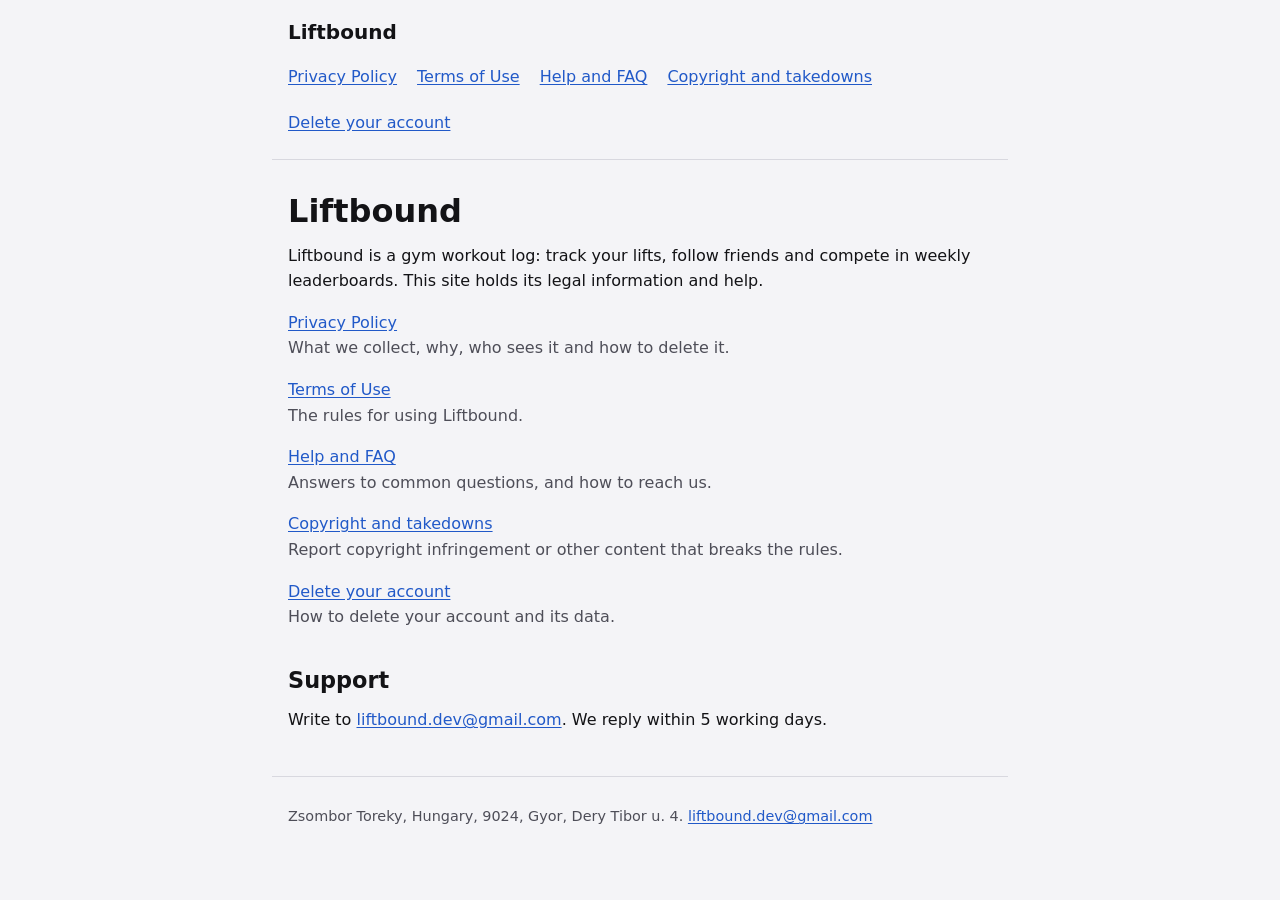
==== index.html @ dd227956 "Legal pages" ====
<!doctype html>
<html lang="en">
<head>
<meta charset="utf-8">
<meta name="viewport" content="width=device-width, initial-scale=1">
<title>Liftbound | Help, privacy and terms</title>
<meta name="description" content="Help, privacy policy, terms of use and contact details for Liftbound, a gym workout log.">
<meta property="og:type" content="website">
<meta property="og:title" content="Liftbound | Help, privacy and terms">
<meta property="og:description" content="Help, privacy policy, terms of use and contact details for Liftbound, a gym workout log.">
<meta property="og:site_name" content="Liftbound">
<meta name="color-scheme" content="light dark">
<link rel="stylesheet" href="style.css">
</head>
<body>
<a class="skip" href="#content">Skip to content</a>
<header>
<a class="brand" href="./">Liftbound</a>
<nav aria-label="Pages">
<a href="privacy/">Privacy Policy</a>
<a href="terms/">Terms of Use</a>
<a href="faq/">Help and FAQ</a>
<a href="copyright/">Copyright and takedowns</a>
<a href="deletion/">Delete your account</a>
</nav>
</header>
<main id="content">
<h1>Liftbound</h1>
<p>Liftbound is a gym workout log: track your lifts, follow friends and compete in weekly leaderboards. This site holds its legal information and help.</p>
<ul class="pages">
<li><a href="privacy/">Privacy Policy</a><span>What we collect, why, who sees it and how to delete it.</span></li>
<li><a href="terms/">Terms of Use</a><span>The rules for using Liftbound.</span></li>
<li><a href="faq/">Help and FAQ</a><span>Answers to common questions, and how to reach us.</span></li>
<li><a href="copyright/">Copyright and takedowns</a><span>Report copyright infringement or other content that breaks the rules.</span></li>
<li><a href="deletion/">Delete your account</a><span>How to delete your account and its data.</span></li>
</ul>
<h2>Support</h2>
<p>Write to <span data-m="bW9jLmxpYW1nQHZlZC5kbnVvYnRmaWw=">liftbound [dot] dev [at] gmail [dot] com</span>. We reply within 5 working days.</p>
</main>
<footer>
<p>Zsombor Toreky, Hungary, 9024, Gyor, Dery Tibor u. 4. <span data-m="bW9jLmxpYW1nQHZlZC5kbnVvYnRmaWw=">liftbound [dot] dev [at] gmail [dot] com</span></p>
</footer>
<script>document.querySelectorAll('[data-m]').forEach(function(e){var a=atob(e.dataset.m).split('').reverse().join(''),l=document.createElement('a');l.href='mailto:'+a;l.textContent=a;e.replaceWith(l)})</script>
</body>
</html>
---- style.css ----
:root{color-scheme:light dark;--bg:#f4f4f7;--surface:#fff;--text:#131316;--muted:#4e4e58;--border:#d8d8df;--link:#2159c8;--note:#edeef2}
@media (prefers-color-scheme:dark){:root{--bg:#0d0d0f;--surface:#17171a;--text:#fff;--muted:#a3a3ac;--border:#2a2a2f;--link:#7aa2f2;--note:#1f1f23}}
*{box-sizing:border-box}
html{-webkit-text-size-adjust:100%}
body{margin:0;background:var(--bg);color:var(--text);font:1rem/1.6 system-ui,-apple-system,"Segoe UI",Roboto,sans-serif}
a{color:var(--link);text-underline-offset:.15em}
a:focus-visible{outline:3px solid var(--link);outline-offset:2px;border-radius:2px}
.skip{position:absolute;left:-999px;top:0;background:var(--surface);padding:.75rem 1rem;z-index:1}
.skip:focus{left:0}
header,main,footer{max-width:46rem;margin:0 auto;padding:1rem}
header{display:flex;flex-wrap:wrap;gap:.5rem 1.5rem;align-items:center;justify-content:space-between;border-bottom:1px solid var(--border)}
.brand{font-weight:800;font-size:1.25rem;text-decoration:none;color:var(--text)}
nav{display:flex;flex-wrap:wrap;gap:.25rem 1.25rem}
nav a{padding:.5rem 0}
nav a[aria-current=page]{color:var(--text);font-weight:700;text-decoration:none}
main{padding-block:2rem}
h1{font-size:2rem;line-height:1.2;margin:0 0 .5rem}
h2{font-size:1.4rem;line-height:1.3;margin:2.25rem 0 .75rem}
h3{font-size:1.05rem;margin:1.5rem 0 .25rem}
p,ul,ol{margin:.75rem 0}
li{margin:.4rem 0}
.updated{color:var(--muted);margin-top:0}
.note{background:var(--note);border:1px solid var(--border);border-radius:.75rem;padding:.75rem 1rem;margin:1rem 0}
.pages{list-style:none;padding:0}
.pages li{display:flex;flex-direction:column;margin:1rem 0}
.pages span{color:var(--muted)}
footer{border-top:1px solid var(--border);color:var(--muted);font-size:.9rem}
@media (prefers-reduced-motion:reduce){*{scroll-behavior:auto!important}}
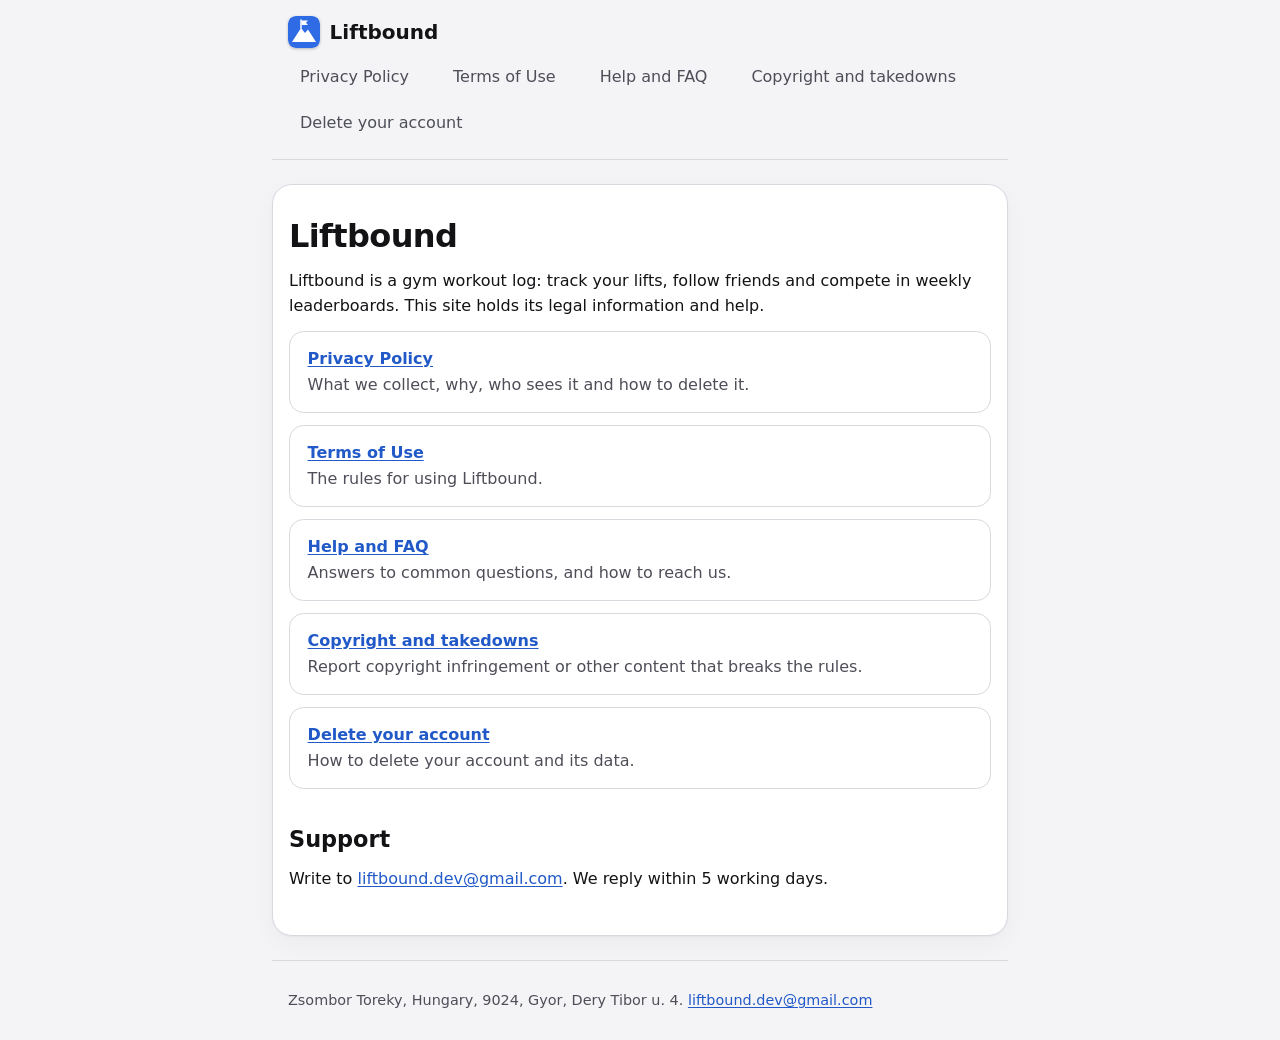
==== commit c9a47513: "feature(): Legal page prettified" ====
--- a/index.html
+++ b/index.html
@@ -5,17 +5,28 @@
 <meta name="viewport" content="width=device-width, initial-scale=1">
 <title>Liftbound | Help, privacy and terms</title>
 <meta name="description" content="Help, privacy policy, terms of use and contact details for Liftbound, a gym workout log.">
+<link rel="canonical" href="https://tzsombi01.github.io/liftbound-legal/">
 <meta property="og:type" content="website">
 <meta property="og:title" content="Liftbound | Help, privacy and terms">
 <meta property="og:description" content="Help, privacy policy, terms of use and contact details for Liftbound, a gym workout log.">
 <meta property="og:site_name" content="Liftbound">
+<meta property="og:image" content="https://tzsombi01.github.io/liftbound-legal/apple-touch-icon.png">
+
+<meta property="og:locale" content="en_GB">
+<meta name="twitter:card" content="summary">
 <meta name="color-scheme" content="light dark">
+<meta name="theme-color" content="#f4f4f7" media="(prefers-color-scheme: light)">
+<meta name="theme-color" content="#0d0d0f" media="(prefers-color-scheme: dark)">
+<meta name="referrer" content="strict-origin-when-cross-origin">
+<link rel="icon" href="favicon.svg" type="image/svg+xml">
+<link rel="icon" href="favicon.png" type="image/png" sizes="48x48">
+<link rel="apple-touch-icon" href="apple-touch-icon.png">
 <link rel="stylesheet" href="style.css">
 </head>
 <body>
 <a class="skip" href="#content">Skip to content</a>
 <header>
-<a class="brand" href="./">Liftbound</a>
+<a class="brand" href="./"><img src="favicon.svg" alt="" width="32" height="32">Liftbound</a>
 <nav aria-label="Pages">
 <a href="privacy/">Privacy Policy</a>
 <a href="terms/">Terms of Use</a>
--- a/style.css
+++ b/style.css
@@ -8,13 +8,16 @@
 .skip{position:absolute;left:-999px;top:0;background:var(--surface);padding:.75rem 1rem;z-index:1}
 .skip:focus{left:0}
 header,main,footer{max-width:46rem;margin:0 auto;padding:1rem}
-header{display:flex;flex-wrap:wrap;gap:.5rem 1.5rem;align-items:center;justify-content:space-between;border-bottom:1px solid var(--border)}
-.brand{font-weight:800;font-size:1.25rem;text-decoration:none;color:var(--text)}
+header{position:sticky;top:0;z-index:2;background:color-mix(in srgb,var(--bg) 85%,transparent);-webkit-backdrop-filter:blur(10px);backdrop-filter:blur(10px);display:flex;flex-wrap:wrap;gap:.5rem 1.5rem;align-items:center;justify-content:space-between;border-bottom:1px solid var(--border)}
+.brand{display:inline-flex;align-items:center;gap:.6rem;font-weight:800;font-size:1.25rem;text-decoration:none;color:var(--text)}
+.brand img{border-radius:.5rem;box-shadow:0 1px 3px rgb(0 0 0/.25)}
 nav{display:flex;flex-wrap:wrap;gap:.25rem 1.25rem}
-nav a{padding:.5rem 0}
-nav a[aria-current=page]{color:var(--text);font-weight:700;text-decoration:none}
-main{padding-block:2rem}
-h1{font-size:2rem;line-height:1.2;margin:0 0 .5rem}
+nav a{padding:.5rem .75rem;border-radius:999px;color:var(--muted);text-decoration:none;transition:background-color .15s,color .15s}
+nav a:hover{background:var(--note);color:var(--text)}
+nav a[aria-current=page]{color:var(--text);background:var(--note);font-weight:700}
+main{padding-block:2rem;margin-block:1.5rem;background:var(--surface);border:1px solid var(--border);border-radius:1.25rem;box-shadow:0 1px 2px rgb(0 0 0/.04),0 8px 24px rgb(0 0 0/.04)}
+@media (max-width:48rem){main{margin-inline:.5rem;padding-inline:1.25rem}}
+h1{font-size:2rem;letter-spacing:-.02em;line-height:1.2;margin:0 0 .5rem}
 h2{font-size:1.4rem;line-height:1.3;margin:2.25rem 0 .75rem}
 h3{font-size:1.05rem;margin:1.5rem 0 .25rem}
 p,ul,ol{margin:.75rem 0}
@@ -22,7 +25,9 @@
 .updated{color:var(--muted);margin-top:0}
 .note{background:var(--note);border:1px solid var(--border);border-radius:.75rem;padding:.75rem 1rem;margin:1rem 0}
 .pages{list-style:none;padding:0}
-.pages li{display:flex;flex-direction:column;margin:1rem 0}
+.pages li{display:flex;flex-direction:column;margin:.75rem 0;padding:.9rem 1.1rem;border:1px solid var(--border);border-radius:.9rem;transition:border-color .15s}
+.pages li:hover,.pages li:focus-within{border-color:var(--link)}
+.pages a{font-weight:700}
 .pages span{color:var(--muted)}
 footer{border-top:1px solid var(--border);color:var(--muted);font-size:.9rem}
-@media (prefers-reduced-motion:reduce){*{scroll-behavior:auto!important}}
+@media (prefers-reduced-motion:reduce){*{scroll-behavior:auto!important;transition:none!important}}
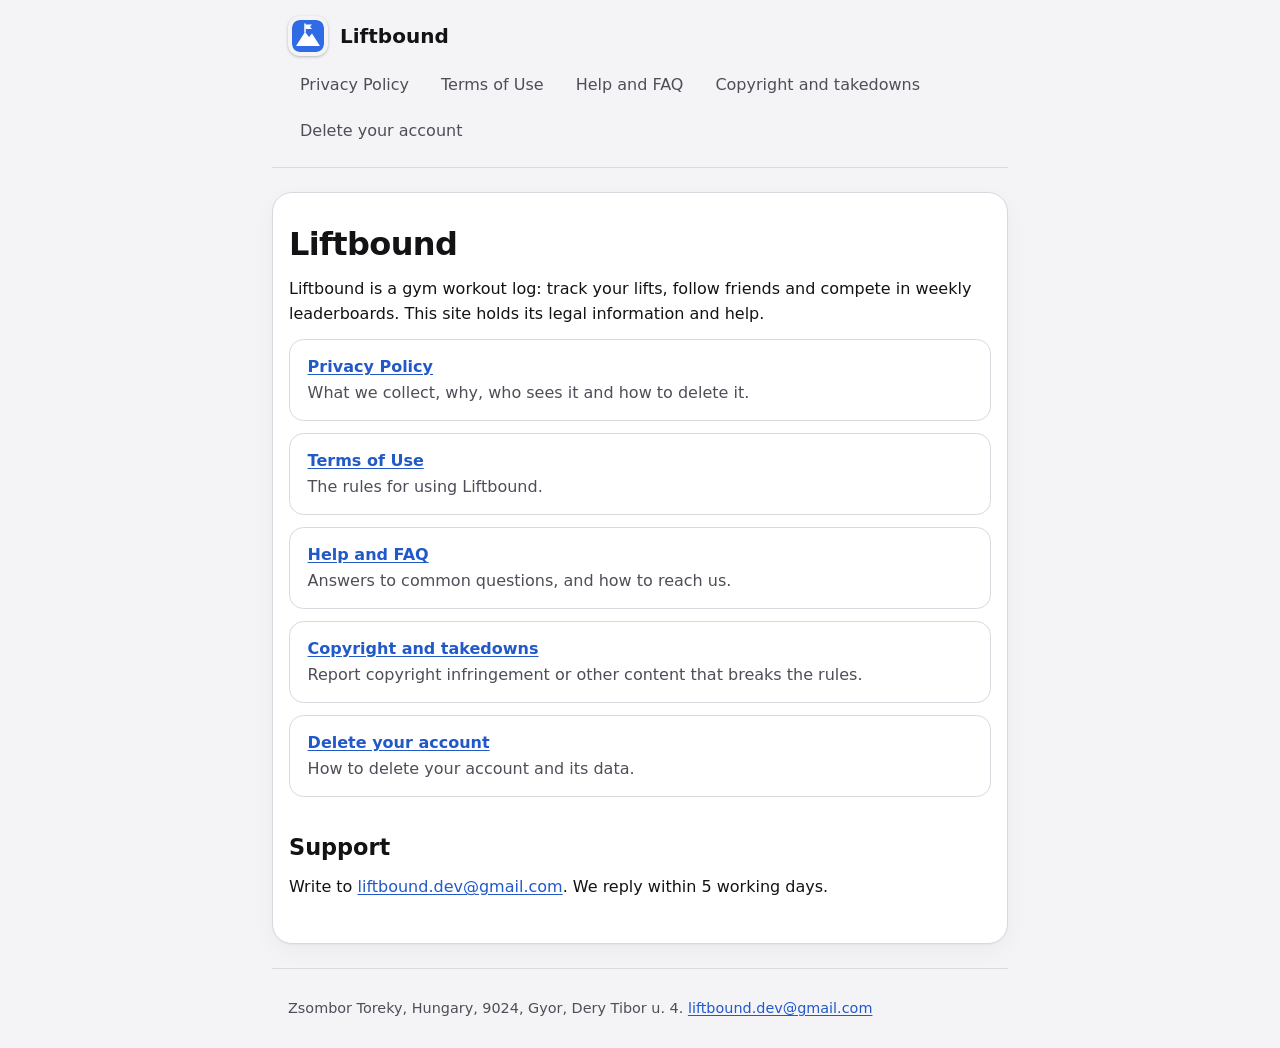
==== commit c87aa2d9: "feature(): Legal page prettified fixes" ====
--- a/index.html
+++ b/index.html
@@ -21,12 +21,12 @@
 <link rel="icon" href="favicon.svg" type="image/svg+xml">
 <link rel="icon" href="favicon.png" type="image/png" sizes="48x48">
 <link rel="apple-touch-icon" href="apple-touch-icon.png">
-<link rel="stylesheet" href="style.css">
+<link rel="stylesheet" href="style.css?v=418ae6ff">
 </head>
 <body>
 <a class="skip" href="#content">Skip to content</a>
 <header>
-<a class="brand" href="./"><img src="favicon.svg" alt="" width="32" height="32">Liftbound</a>
+<a class="brand" href="./"><img src="favicon.svg" alt="" width="40" height="40">Liftbound</a>
 <nav aria-label="Pages">
 <a href="privacy/">Privacy Policy</a>
 <a href="terms/">Terms of Use</a>
--- a/style.css
+++ b/style.css
@@ -8,10 +8,10 @@
 .skip{position:absolute;left:-999px;top:0;background:var(--surface);padding:.75rem 1rem;z-index:1}
 .skip:focus{left:0}
 header,main,footer{max-width:46rem;margin:0 auto;padding:1rem}
-header{position:sticky;top:0;z-index:2;background:color-mix(in srgb,var(--bg) 85%,transparent);-webkit-backdrop-filter:blur(10px);backdrop-filter:blur(10px);display:flex;flex-wrap:wrap;gap:.5rem 1.5rem;align-items:center;justify-content:space-between;border-bottom:1px solid var(--border)}
-.brand{display:inline-flex;align-items:center;gap:.6rem;font-weight:800;font-size:1.25rem;text-decoration:none;color:var(--text)}
-.brand img{border-radius:.5rem;box-shadow:0 1px 3px rgb(0 0 0/.25)}
-nav{display:flex;flex-wrap:wrap;gap:.25rem 1.25rem}
+header{position:sticky;top:0;z-index:2;background:color-mix(in srgb,var(--bg) 85%,transparent);-webkit-backdrop-filter:blur(10px);backdrop-filter:blur(10px);display:flex;flex-wrap:wrap;gap:.5rem 1.5rem;align-items:center;justify-content:space-between;text-align:center;border-bottom:1px solid var(--border)}
+.brand{display:inline-flex;align-items:center;gap:.75rem;line-height:1;font-weight:800;font-size:1.25rem;text-decoration:none;color:var(--text)}
+.brand img{display:block;flex:none;padding:.25rem;border-radius:.75rem;box-shadow:0 1px 3px rgb(0 0 0/.25)}
+nav{display:flex;flex-wrap:wrap;align-items:center;gap:.25rem .5rem}
 nav a{padding:.5rem .75rem;border-radius:999px;color:var(--muted);text-decoration:none;transition:background-color .15s,color .15s}
 nav a:hover{background:var(--note);color:var(--text)}
 nav a[aria-current=page]{color:var(--text);background:var(--note);font-weight:700}
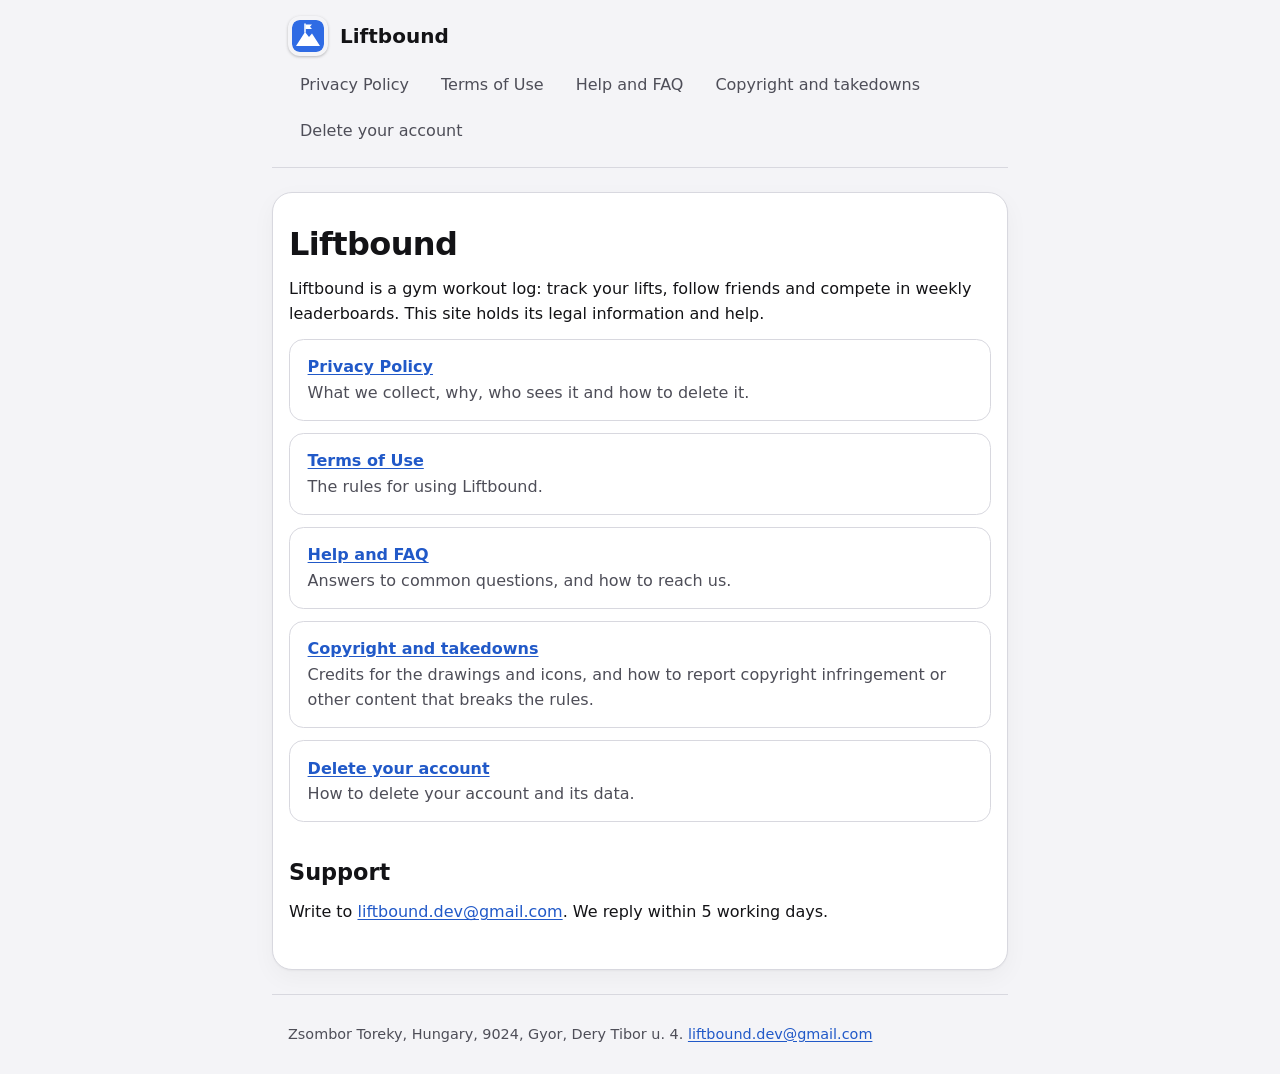
==== commit 995ac551: "feature(): Added customization to response times" ====
--- a/index.html
+++ b/index.html
@@ -42,7 +42,7 @@
 <li><a href="privacy/">Privacy Policy</a><span>What we collect, why, who sees it and how to delete it.</span></li>
 <li><a href="terms/">Terms of Use</a><span>The rules for using Liftbound.</span></li>
 <li><a href="faq/">Help and FAQ</a><span>Answers to common questions, and how to reach us.</span></li>
-<li><a href="copyright/">Copyright and takedowns</a><span>Report copyright infringement or other content that breaks the rules.</span></li>
+<li><a href="copyright/">Copyright and takedowns</a><span>Credits for the drawings and icons, and how to report copyright infringement or other content that breaks the rules.</span></li>
 <li><a href="deletion/">Delete your account</a><span>How to delete your account and its data.</span></li>
 </ul>
 <h2>Support</h2>
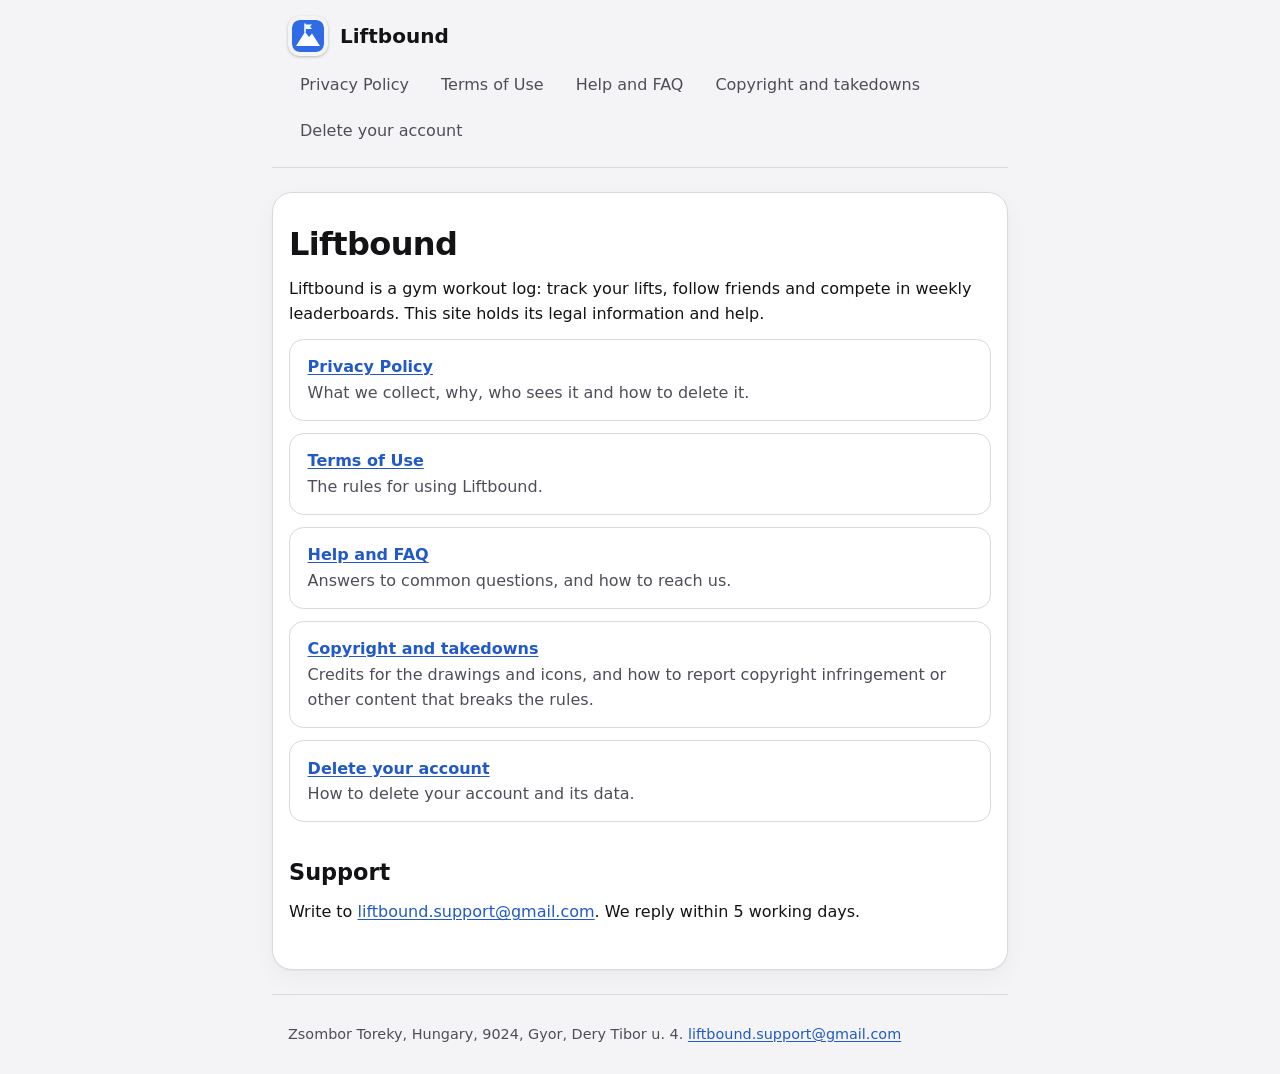
==== commit 656609ee: "feature(): Added google oauth for android" ====
--- a/index.html
+++ b/index.html
@@ -46,10 +46,10 @@
 <li><a href="deletion/">Delete your account</a><span>How to delete your account and its data.</span></li>
 </ul>
 <h2>Support</h2>
-<p>Write to <span data-m="bW9jLmxpYW1nQHZlZC5kbnVvYnRmaWw=">liftbound [dot] dev [at] gmail [dot] com</span>. We reply within 5 working days.</p>
+<p>Write to <span data-m="bW9jLmxpYW1nQHRyb3BwdXMuZG51b2J0Zmls">liftbound [dot] support [at] gmail [dot] com</span>. We reply within 5 working days.</p>
 </main>
 <footer>
-<p>Zsombor Toreky, Hungary, 9024, Gyor, Dery Tibor u. 4. <span data-m="bW9jLmxpYW1nQHZlZC5kbnVvYnRmaWw=">liftbound [dot] dev [at] gmail [dot] com</span></p>
+<p>Zsombor Toreky, Hungary, 9024, Gyor, Dery Tibor u. 4. <span data-m="bW9jLmxpYW1nQHRyb3BwdXMuZG51b2J0Zmls">liftbound [dot] support [at] gmail [dot] com</span></p>
 </footer>
 <script>document.querySelectorAll('[data-m]').forEach(function(e){var a=atob(e.dataset.m).split('').reverse().join(''),l=document.createElement('a');l.href='mailto:'+a;l.textContent=a;e.replaceWith(l)})</script>
 </body>
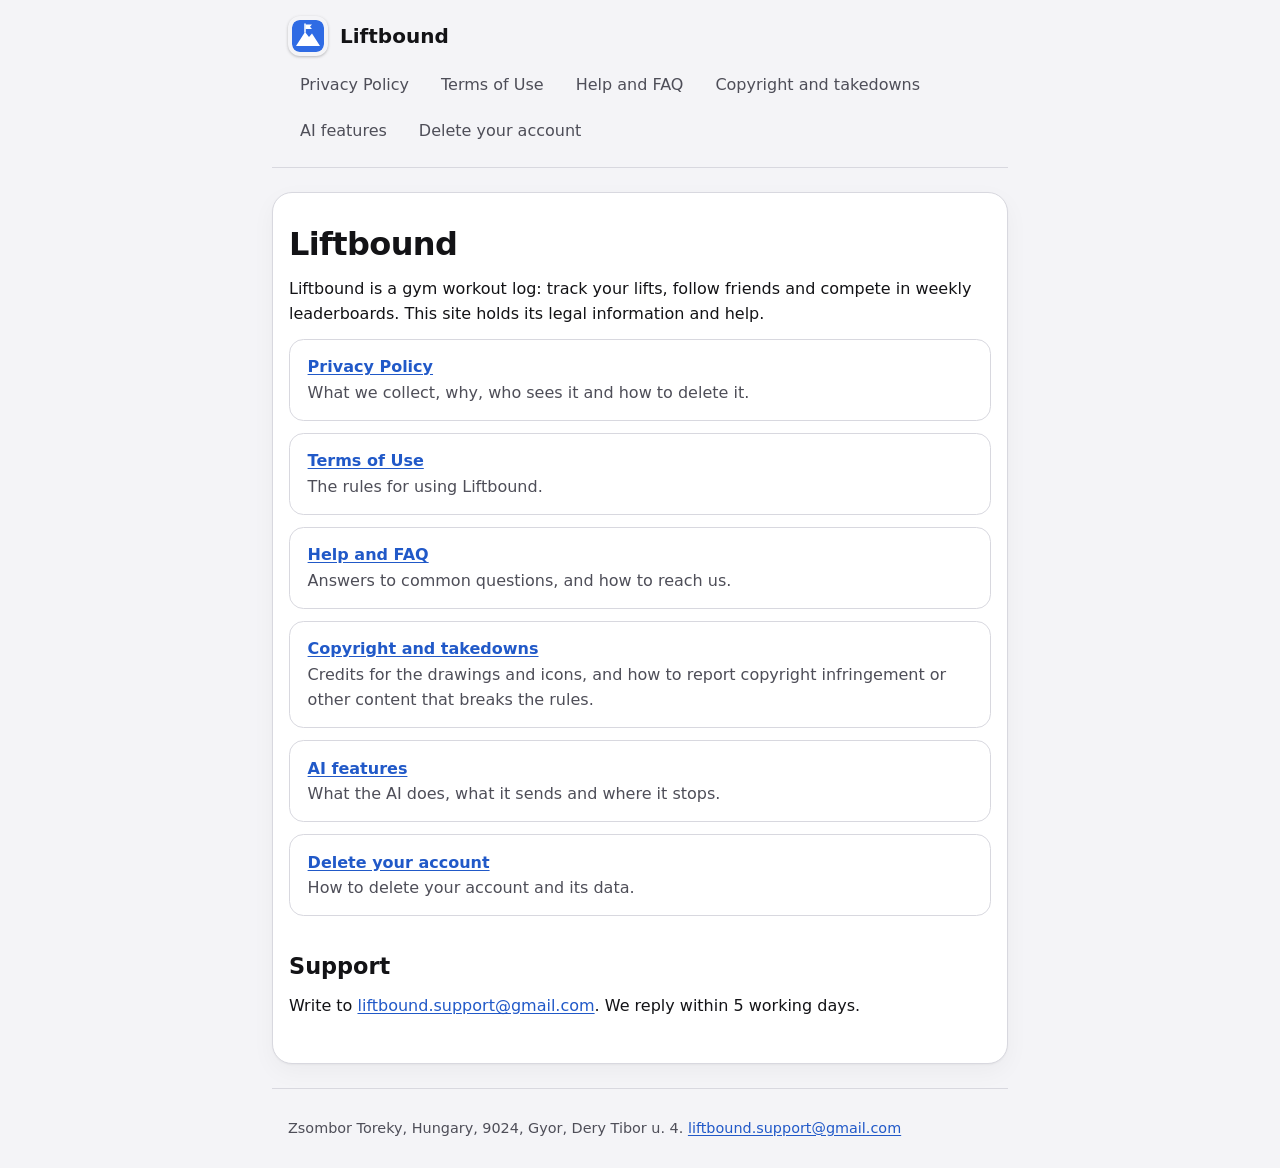
==== commit 57f4cf7c: "feature(): AI and legal updates" ====
--- a/index.html
+++ b/index.html
@@ -5,12 +5,12 @@
 <meta name="viewport" content="width=device-width, initial-scale=1">
 <title>Liftbound | Help, privacy and terms</title>
 <meta name="description" content="Help, privacy policy, terms of use and contact details for Liftbound, a gym workout log.">
-<link rel="canonical" href="https://tzsombi01.github.io/liftbound-legal/">
+<link rel="canonical" href="https://legal.liftbound.app/">
 <meta property="og:type" content="website">
 <meta property="og:title" content="Liftbound | Help, privacy and terms">
 <meta property="og:description" content="Help, privacy policy, terms of use and contact details for Liftbound, a gym workout log.">
 <meta property="og:site_name" content="Liftbound">
-<meta property="og:image" content="https://tzsombi01.github.io/liftbound-legal/apple-touch-icon.png">
+<meta property="og:image" content="https://legal.liftbound.app/apple-touch-icon.png">
 
 <meta property="og:locale" content="en_GB">
 <meta name="twitter:card" content="summary">
@@ -32,6 +32,7 @@
 <a href="terms/">Terms of Use</a>
 <a href="faq/">Help and FAQ</a>
 <a href="copyright/">Copyright and takedowns</a>
+<a href="ai/">AI features</a>
 <a href="deletion/">Delete your account</a>
 </nav>
 </header>
@@ -43,6 +44,7 @@
 <li><a href="terms/">Terms of Use</a><span>The rules for using Liftbound.</span></li>
 <li><a href="faq/">Help and FAQ</a><span>Answers to common questions, and how to reach us.</span></li>
 <li><a href="copyright/">Copyright and takedowns</a><span>Credits for the drawings and icons, and how to report copyright infringement or other content that breaks the rules.</span></li>
+<li><a href="ai/">AI features</a><span>What the AI does, what it sends and where it stops.</span></li>
 <li><a href="deletion/">Delete your account</a><span>How to delete your account and its data.</span></li>
 </ul>
 <h2>Support</h2>
